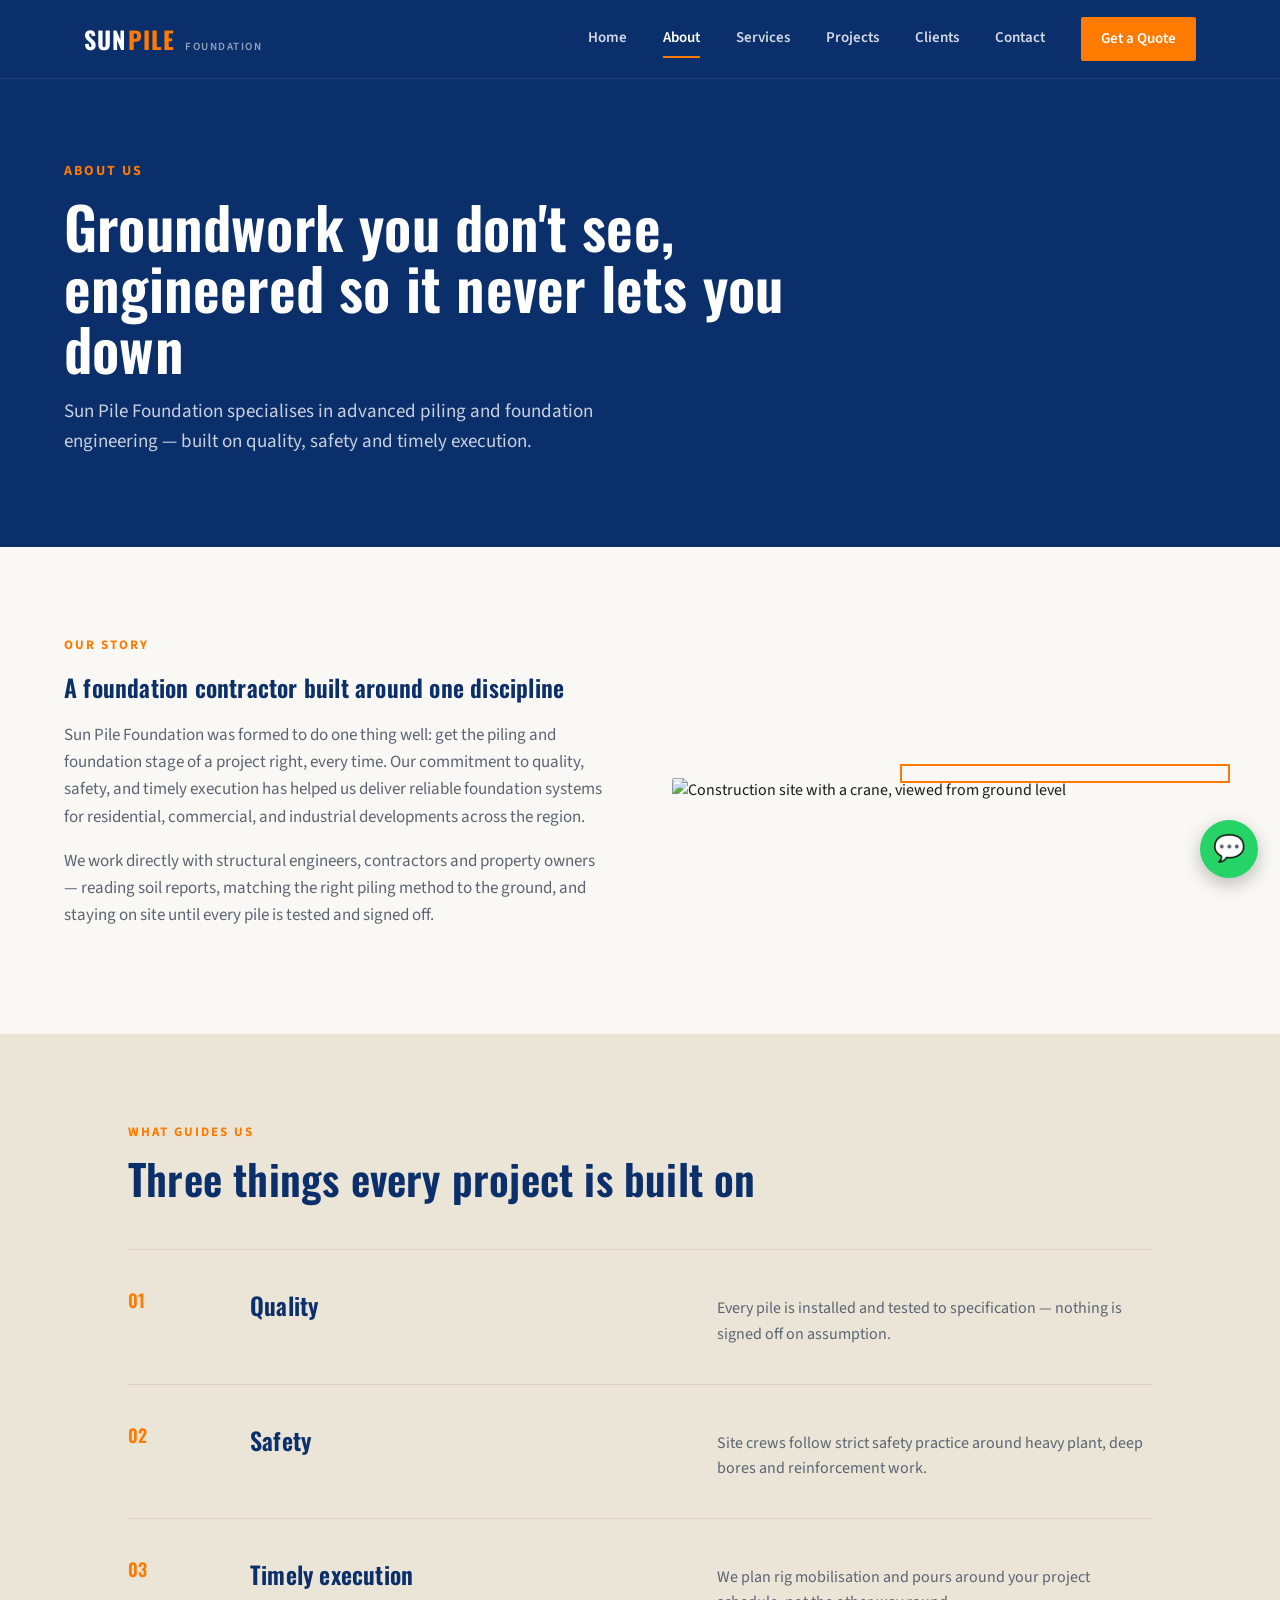
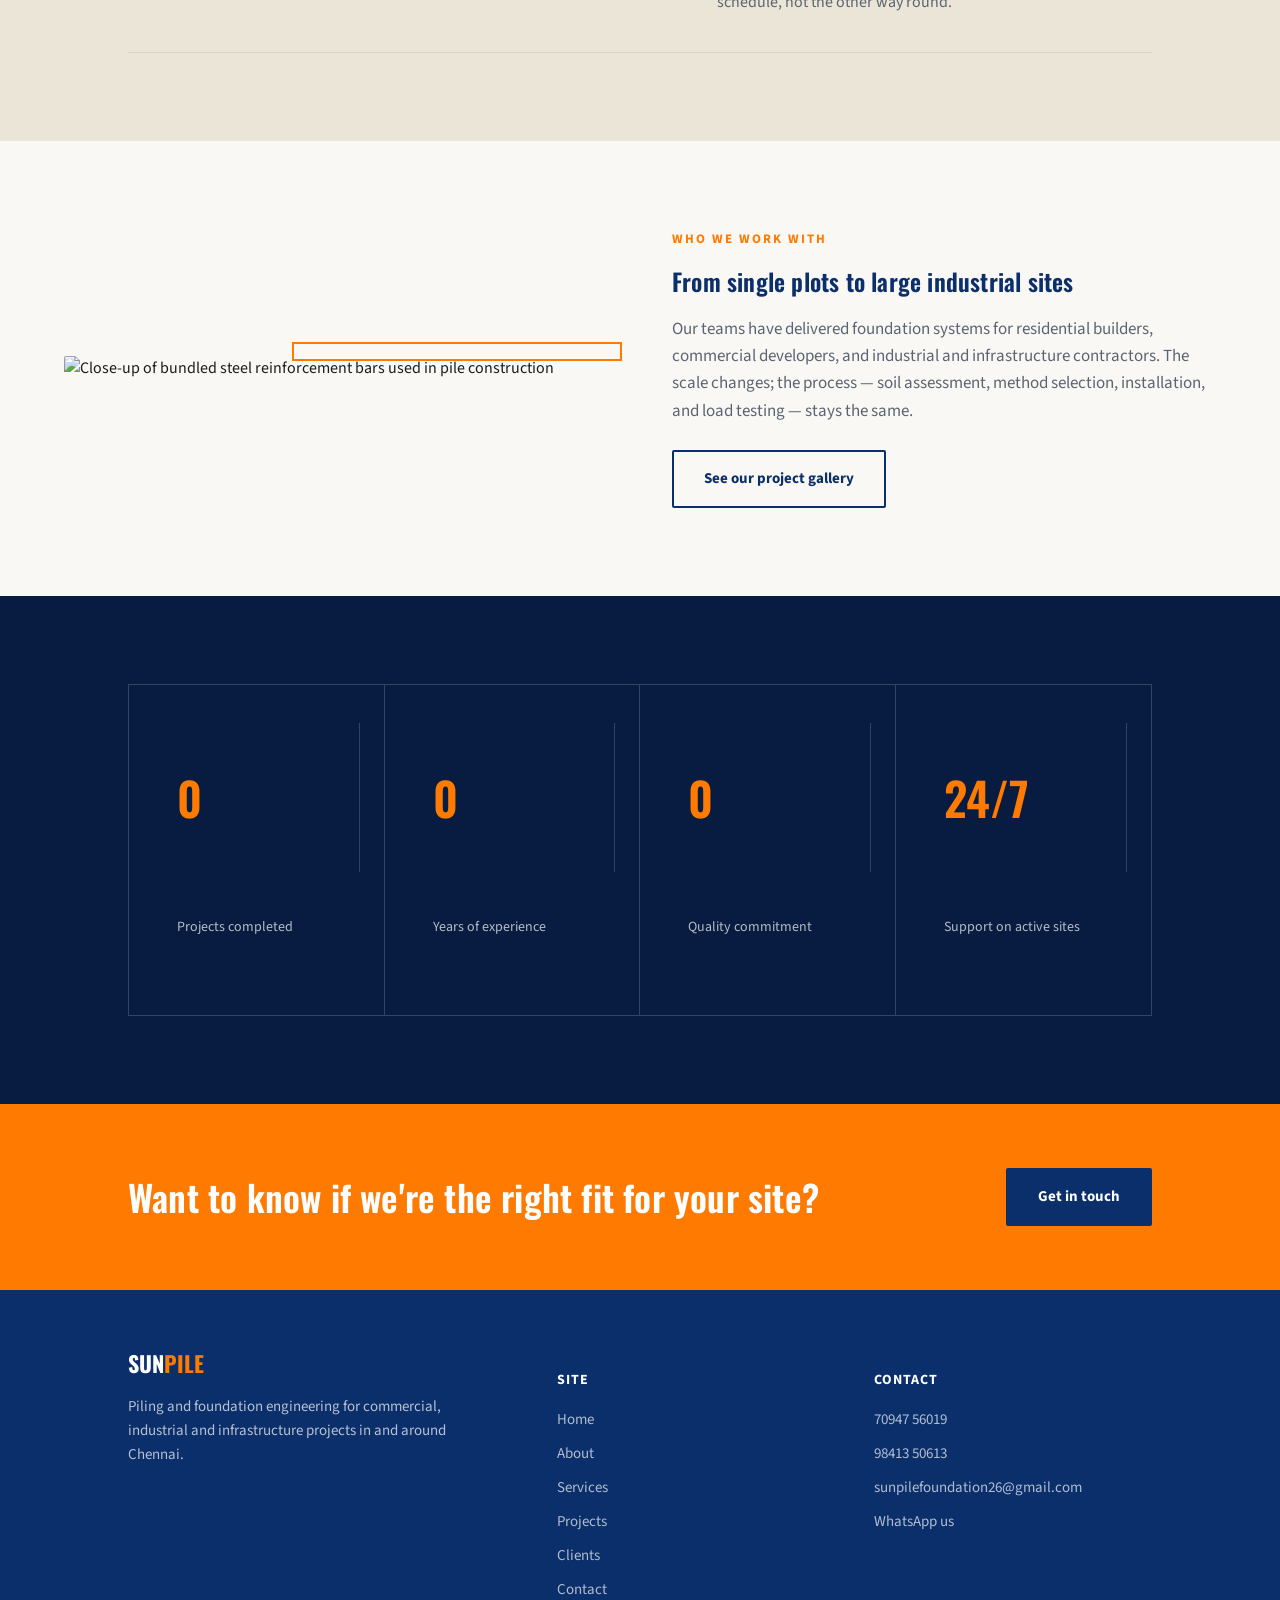
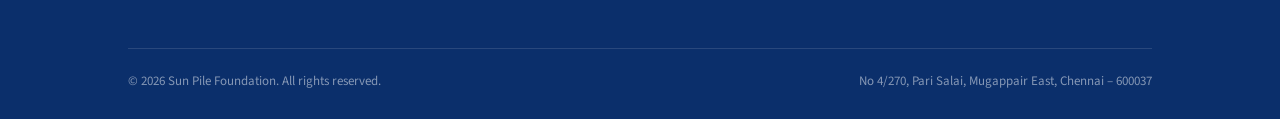
==== about.html @ 72755d9d "Add files via upload" ====
<!DOCTYPE html>
<html lang="en">
<head>
<meta charset="UTF-8">
<meta name="viewport" content="width=device-width, initial-scale=1.0">
<title>About Us | Sun Pile Foundation</title>
<meta name="description" content="Sun Pile Foundation specialises in advanced piling and foundation engineering, delivering safe, durable groundwork for residential, commercial and industrial developments.">
<link rel="stylesheet" href="./style.css">
</head>
<body data-page="about">

<header class="site-header">
  <div class="wrap">
    <a href="index.html" class="logo">SUN<span>PILE</span><small>FOUNDATION</small></a>
    <nav class="nav-links" id="navLinks">
      <a href="index.html">Home</a>
      <a href="about.html" aria-current="page">About</a>
      <a href="services.html">Services</a>
      <a href="projects.html">Projects</a>
      <a href="clients.html">Clients</a>
      <a href="contact.html">Contact</a>
      <a href="contact.html" class="nav-cta">Get a Quote</a>
    </nav>
    <button class="nav-toggle" aria-label="Toggle menu" aria-expanded="false">
      <span></span><span></span><span></span>
    </button>
  </div>
</header>

<section class="page-hero">
  <div class="wrap">
    <span class="kicker">About Us</span>
    <h1>Groundwork you don't see, engineered so it never lets you down</h1>
    <p class="lede">Sun Pile Foundation specialises in advanced piling and foundation engineering — built on quality, safety and timely execution.</p>
  </div>
</section>

<section aria-label="Our story">
  <div class="split">
    <div>
      <span class="eyebrow">Our story</span>
      <h2>A foundation contractor built around one discipline</h2>
      <p style="color:var(--steel);font-size:17px;margin-top:16px;">
        Sun Pile Foundation was formed to do one thing well: get the piling and foundation stage of a project right, every time. Our commitment to quality, safety, and timely execution has helped us deliver reliable foundation systems for residential, commercial, and industrial developments across the region.
      </p>
      <p style="color:var(--steel);font-size:17px;">
        We work directly with structural engineers, contractors and property owners — reading soil reports, matching the right piling method to the ground, and staying on site until every pile is tested and signed off.
      </p>
    </div>
    <div class="frame">
      <img src="https://images.unsplash.com/photo-1660367439240-d38cb03a4365?auto=format&fit=crop&w=1200&q=75" alt="Construction site with a crane, viewed from ground level">
    </div>
  </div>
</section>

<section class="section-alt" aria-label="What guides our work">
  <div class="wrap">
    <div class="section-head">
      <span class="eyebrow">What guides us</span>
      <h2>Three things every project is built on</h2>
    </div>
    <div class="spec-list">
      <div class="spec-row">
        <div class="code">01</div>
        <h3>Quality</h3>
        <p>Every pile is installed and tested to specification — nothing is signed off on assumption.</p>
      </div>
      <div class="spec-row">
        <div class="code">02</div>
        <h3>Safety</h3>
        <p>Site crews follow strict safety practice around heavy plant, deep bores and reinforcement work.</p>
      </div>
      <div class="spec-row">
        <div class="code">03</div>
        <h3>Timely execution</h3>
        <p>We plan rig mobilisation and pours around your project schedule, not the other way round.</p>
      </div>
    </div>
  </div>
</section>

<section aria-label="Who we work with">
  <div class="split reverse">
    <div>
      <span class="eyebrow">Who we work with</span>
      <h2>From single plots to large industrial sites</h2>
      <p style="color:var(--steel);font-size:17px;margin-top:16px;">
        Our teams have delivered foundation systems for residential builders, commercial developers, and industrial and infrastructure contractors. The scale changes; the process — soil assessment, method selection, installation, and load testing — stays the same.
      </p>
      <a href="projects.html" class="btn btn-outline" style="margin-top:8px;">See our project gallery</a>
    </div>
    <div class="frame">
      <img src="https://images.unsplash.com/photo-1763771420303-0f11ccf613d1?auto=format&fit=crop&w=1200&q=75" alt="Close-up of bundled steel reinforcement bars used in pile construction">
    </div>
  </div>
</section>

<section class="stats">
  <div class="wrap">
    <div class="stats-grid">
      <div><div class="num counter" data-target="250" data-suffix="+">0</div><div class="lbl">Projects completed</div></div>
      <div><div class="num counter" data-target="10" data-suffix="+">0</div><div class="lbl">Years of experience</div></div>
      <div><div class="num counter" data-target="100" data-suffix="%">0</div><div class="lbl">Quality commitment</div></div>
      <div><div class="num">24/7</div><div class="lbl">Support on active sites</div></div>
    </div>
  </div>
</section>

<section class="cta-band">
  <div class="wrap">
    <h2>Want to know if we're the right fit for your site?</h2>
    <a href="contact.html" class="btn btn-primary">Get in touch</a>
  </div>
</section>

<footer>
  <div class="wrap">
    <div class="footer-grid">
      <div>
        <div class="footer-logo">SUN<span>PILE</span></div>
        <p style="margin-top:14px;font-size:15px;max-width:320px;">Piling and foundation engineering for commercial, industrial and infrastructure projects in and around Chennai.</p>
      </div>
      <div>
        <h5>SITE</h5>
        <a href="index.html">Home</a>
        <a href="about.html">About</a>
        <a href="services.html">Services</a>
        <a href="projects.html">Projects</a>
        <a href="clients.html">Clients</a>
        <a href="contact.html">Contact</a>
      </div>
      <div>
        <h5>CONTACT</h5>
        <a href="tel:7094756019">70947 56019</a>
        <a href="tel:9841350613">98413 50613</a>
        <a href="mailto:sunpilefoundation26@gmail.com">sunpilefoundation26@gmail.com</a>
        <a href="https://wa.me/917094756019" target="_blank" rel="noopener">WhatsApp us</a>
      </div>
    </div>
    <div class="bottom">
      <span>© 2026 Sun Pile Foundation. All rights reserved.</span>
      <span>No 4/270, Pari Salai, Mugappair East, Chennai – 600037</span>
    </div>
  </div>
</footer>

<a class="wa-float" href="https://wa.me/917094756019" target="_blank" rel="noopener" aria-label="Chat on WhatsApp">💬</a>

<script src="assets/script.js"></script>
</body>
</html>
---- style.css ----
/* =========================================================
   SUN PILE FOUNDATION — design tokens
   ========================================================= */
@import url('https://fonts.googleapis.com/css2?family=Oswald:wght@500;600;700&family=Source+Sans+3:ital,wght@0,400;0,600;0,700;1,400&display=swap');

:root{
  /* colour */
  --navy:        #0b2f6b;
  --navy-deep:   #071c40;
  --orange:      #ff7a00;
  --orange-deep: #d96400;
  --concrete:    #eae5d7;   /* warm poured-concrete tone for alt sections */
  --paper:       #faf8f4;   /* base background, off-white like a spec sheet */
  --ink:         #1c1c1a;
  --steel:       #5b6472;
  --line:        #d9d2bf;   /* hairline rule colour */
  --white:       #ffffff;

  /* type */
  --f-head: 'Oswald', 'Arial Narrow', sans-serif;
  --f-body: 'Source Sans 3', Arial, sans-serif;

  /* scale */
  --gutter: clamp(20px, 6vw, 64px);
  --maxw: 1240px;
}

*{box-sizing:border-box;}
html{scroll-behavior:smooth;}
body{
  margin:0;
  font-family:var(--f-body);
  color:var(--ink);
  background:var(--paper);
  line-height:1.6;
  -webkit-font-smoothing:antialiased;
}
img{max-width:100%;display:block;}
a{color:inherit;}
h1,h2,h3,h4{
  font-family:var(--f-head);
  font-weight:600;
  letter-spacing:.2px;
  margin:0;
  color:var(--navy);
}
p{margin:0 0 1em;}
.wrap{max-width:var(--maxw);margin:0 auto;padding:0 var(--gutter);}
:focus-visible{outline:3px solid var(--orange);outline-offset:2px;}
@media (prefers-reduced-motion: reduce){
  *{animation-duration:.001ms !important;transition-duration:.001ms !important;}
  html{scroll-behavior:auto;}
}

/* =========================================================
   HEADER / NAV
   ========================================================= */
.site-header{
  position:fixed;top:0;left:0;right:0;z-index:1000;
  background:var(--navy);
  border-bottom:1px solid rgba(255,255,255,.08);
}
.site-header .wrap{
  display:flex;align-items:center;justify-content:space-between;
  height:78px;
}
.logo{
  font-family:var(--f-head);
  font-size:24px;font-weight:700;letter-spacing:1px;
  color:var(--white);text-decoration:none;
  display:flex;align-items:baseline;gap:2px;
}
.logo span{color:var(--orange);}
.logo small{
  font-family:var(--f-body);font-weight:600;font-size:11px;
  color:rgba(255,255,255,.55);letter-spacing:1.5px;margin-left:8px;
}
.nav-links{display:flex;align-items:center;gap:36px;}
.nav-links a{
  text-decoration:none;color:rgba(255,255,255,.82);
  font-weight:600;font-size:15px;
  padding:6px 0;border-bottom:2px solid transparent;
}
.nav-links a:hover,.nav-links a[aria-current="page"]{
  color:var(--white);border-bottom-color:var(--orange);
}
.nav-cta{
  background:var(--orange);color:var(--white) !important;
  padding:10px 20px !important;border-radius:2px;
  border-bottom:none !important;
}
.nav-cta:hover{background:var(--orange-deep);}
.nav-toggle{
  display:none;background:none;border:none;cursor:pointer;
  width:40px;height:40px;position:relative;
}
.nav-toggle span{
  position:absolute;left:8px;right:8px;height:2px;background:var(--white);
  transition:transform .25s, opacity .25s;
}
.nav-toggle span:nth-child(1){top:13px;}
.nav-toggle span:nth-child(2){top:19px;}
.nav-toggle span:nth-child(3){top:25px;}
.nav-toggle.open span:nth-child(1){transform:translateY(6px) rotate(45deg);}
.nav-toggle.open span:nth-child(2){opacity:0;}
.nav-toggle.open span:nth-child(3){transform:translateY(-6px) rotate(-45deg);}

@media (max-width:880px){
  .nav-toggle{display:block;}
  .nav-links{
    position:fixed;top:78px;right:0;height:calc(100% - 78px);width:min(78vw,320px);
    background:var(--navy-deep);
    flex-direction:column;align-items:flex-start;gap:0;
    padding:20px var(--gutter);
    transform:translateX(100%);transition:transform .3s ease;
    box-shadow:-8px 0 24px rgba(0,0,0,.25);
  }
  .nav-links.open{transform:translateX(0);}
  .nav-links a{width:100%;padding:16px 0;border-bottom:1px solid rgba(255,255,255,.1);}
  .nav-links a:hover,.nav-links a[aria-current="page"]{border-bottom-color:rgba(255,255,255,.1);}
  .nav-cta{margin-top:16px;text-align:center;}
}

/* =========================================================
   PAGE HERO (interior pages)
   ========================================================= */
.page-hero{
  padding:160px var(--gutter) 70px;
  background:var(--navy);
  color:var(--white);
  position:relative;
  overflow:hidden;
}
.page-hero .wrap{position:relative;z-index:2;padding:0;}
.page-hero .kicker{
  color:var(--orange);font-weight:700;font-size:14px;
  letter-spacing:2px;text-transform:uppercase;margin-bottom:14px;display:block;
}
.page-hero h1{
  color:var(--white);font-size:clamp(36px,6vw,58px);line-height:1.05;
  max-width:800px;
}
.page-hero p.lede{
  font-family:var(--f-body);font-size:19px;color:rgba(255,255,255,.78);
  max-width:620px;margin-top:18px;
}

/* =========================================================
   SECTIONS / UTILITIES
   ========================================================= */
section{padding:88px var(--gutter);}
.section-alt{background:var(--concrete);}
.eyebrow{
  color:var(--orange);font-weight:700;font-size:13px;
  letter-spacing:2px;text-transform:uppercase;margin-bottom:12px;display:block;
}
.section-head{max-width:640px;margin-bottom:48px;}
.section-head h2{font-size:clamp(30px,4vw,42px);line-height:1.1;}
.section-head p{font-size:17px;color:var(--steel);margin-top:14px;}

.btn{
  display:inline-flex;align-items:center;gap:10px;
  padding:15px 30px;border-radius:2px;font-weight:700;font-size:15px;
  text-decoration:none;cursor:pointer;border:2px solid transparent;
  font-family:var(--f-body);
}
.btn-primary{background:var(--orange);color:var(--white);}
.btn-primary:hover{background:var(--orange-deep);}
.btn-ghost{border-color:rgba(255,255,255,.4);color:var(--white);background:transparent;}
.btn-ghost:hover{border-color:var(--white);}
.btn-outline{border-color:var(--navy);color:var(--navy);background:transparent;}
.btn-outline:hover{background:var(--navy);color:var(--white);}
.hero-actions{display:flex;gap:16px;flex-wrap:wrap;margin-top:32px;}

/* hairline divider */
.rule{border:none;border-top:1px solid var(--line);margin:0;}

/* =========================================================
   HOME HERO
   ========================================================= */
.home-hero{
  min-height:92vh;display:flex;align-items:flex-end;
  padding:180px var(--gutter) 0;
  background:
    linear-gradient(180deg, rgba(7,28,64,.55) 0%, rgba(7,28,64,.88) 78%),
    url('https://images.unsplash.com/photo-1653315918982-4afe82e450a6?auto=format&fit=crop&w=2400&q=70')
    center/cover no-repeat;
  color:var(--white);
  position:relative;
}
.home-hero .wrap{padding-bottom:64px;}
.home-hero h1{
  color:var(--white);font-size:clamp(42px,7.5vw,84px);line-height:.98;
  max-width:820px;
}
.home-hero h1 .accent{color:var(--orange);}
.home-hero p.lede{
  font-size:20px;color:rgba(255,255,255,.85);max-width:600px;margin-top:20px;
}
.hero-strip{
  display:grid;grid-template-columns:repeat(4,1fr);
  border-top:1px solid rgba(255,255,255,.18);
  margin-top:56px;
}
.hero-strip div{
  padding:22px var(--gutter) 22px 0;
  border-right:1px solid rgba(255,255,255,.18);
}
.hero-strip div:last-child{border-right:none;}
.hero-strip .num{font-family:var(--f-head);font-size:clamp(24px,3.5vw,34px);color:var(--white);font-weight:600;}
.hero-strip .lbl{font-size:13px;color:rgba(255,255,255,.65);margin-top:4px;letter-spacing:.3px;}
@media (max-width:720px){
  .hero-strip{grid-template-columns:repeat(2,1fr);}
  .hero-strip div{border-right:1px solid rgba(255,255,255,.18);padding:18px;}
  .hero-strip div:nth-child(2n){border-right:none;}
}

/* =========================================================
   ABOUT SPLIT
   ========================================================= */
.split{
  display:grid;grid-template-columns:1fr 1fr;gap:64px;align-items:center;
  max-width:var(--maxw);margin:0 auto;
}
.split.reverse{direction:rtl;}
.split.reverse > *{direction:ltr;}
.split img{border-radius:2px;}
.split .frame{position:relative;}
.split .frame::before{
  content:'';position:absolute;inset:-14px -14px auto auto;
  width:60%;height:60%;border:2px solid var(--orange);z-index:-1;
}
@media (max-width:860px){
  .split{grid-template-columns:1fr;gap:32px;}
  .split.reverse{direction:ltr;}
}

/* =========================================================
   SPEC LIST (services)
   ========================================================= */
.spec-list{border-top:1px solid var(--line);}
.spec-row{
  display:grid;grid-template-columns:90px 1fr 1fr;gap:32px;
  padding:36px 0;border-bottom:1px solid var(--line);
}
.spec-row .code{
  font-family:var(--f-head);color:var(--orange);font-size:18px;font-weight:600;
}
.spec-row h3{font-size:24px;}
.spec-row p{color:var(--steel);margin:10px 0 0;font-size:16px;}
@media (max-width:760px){
  .spec-row{grid-template-columns:1fr;gap:8px;}
}

/* service detail cards (services page body) */
.detail-block{
  border-left:3px solid var(--orange);
  padding:8px 0 8px 28px;
  margin-bottom:56px;
}
.detail-block:last-child{margin-bottom:0;}
.detail-block .code{color:var(--orange);font-family:var(--f-head);font-weight:600;font-size:15px;letter-spacing:1px;}
.detail-block h3{font-size:28px;margin-top:8px;}
.detail-block p{color:var(--steel);font-size:16.5px;max-width:680px;margin-top:12px;}
.detail-block ul{margin:16px 0 0;padding-left:20px;color:var(--steel);}
.detail-block li{margin-bottom:6px;}

/* =========================================================
   STATS PLATE
   ========================================================= */
.stats{background:var(--navy-deep);color:var(--white);}
.stats-grid{
  display:grid;grid-template-columns:repeat(4,1fr);
  border:1px solid rgba(255,255,255,.18);
}
.stats-grid div{
  padding:38px 24px;border-right:1px solid rgba(255,255,255,.18);text-align:left;
}
.stats-grid div:last-child{border-right:none;}
.stats-grid .num{font-family:var(--f-head);font-size:clamp(32px,4vw,46px);color:var(--orange);font-weight:600;}
.stats-grid .lbl{font-size:14px;color:rgba(255,255,255,.7);margin-top:6px;}
@media (max-width:760px){
  .stats-grid{grid-template-columns:repeat(2,1fr);}
  .stats-grid div{border-bottom:1px solid rgba(255,255,255,.18);}
}

/* =========================================================
   PROJECT GALLERY
   ========================================================= */
.gallery{
  display:grid;grid-template-columns:repeat(3,1fr);gap:20px;
}
.gallery figure{margin:0;position:relative;overflow:hidden;border-radius:2px;}
.gallery img{width:100%;height:320px;object-fit:cover;transition:transform .4s;}
.gallery figure:hover img{transform:scale(1.06);}
.gallery figcaption{
  position:absolute;left:0;right:0;bottom:0;
  padding:18px 20px;
  background:linear-gradient(180deg,transparent,rgba(7,28,64,.9));
  color:var(--white);font-weight:600;font-size:15px;
}
.gallery figure.wide{grid-column:span 2;}
@media (max-width:900px){
  .gallery{grid-template-columns:1fr 1fr;}
  .gallery figure.wide{grid-column:span 2;}
}
@media (max-width:600px){
  .gallery{grid-template-columns:1fr;}
  .gallery figure.wide{grid-column:span 1;}
  .gallery img{height:240px;}
}

/* =========================================================
   PROCESS LIST (home / about)
   ========================================================= */
.process{list-style:none;margin:0;padding:0;border-top:1px solid var(--line);}
.process li{
  display:grid;grid-template-columns:56px 1fr;gap:20px;
  padding:26px 0;border-bottom:1px solid var(--line);
}
.process .step-num{font-family:var(--f-head);color:var(--orange);font-size:22px;font-weight:600;}
.process h4{font-size:19px;}
.process p{color:var(--steel);margin:6px 0 0;font-size:15.5px;}

/* =========================================================
   CONTACT
   ========================================================= */
.contact-grid{display:grid;grid-template-columns:1.1fr .9fr;gap:64px;}
.contact-card{
  background:var(--white);border:1px solid var(--line);padding:36px;
}
.contact-item{display:flex;gap:16px;padding:18px 0;border-bottom:1px solid var(--line);}
.contact-item:last-child{border-bottom:none;}
.contact-item .ic{color:var(--orange);font-size:22px;flex-shrink:0;width:26px;}
.contact-item h4{font-size:16px;margin-bottom:4px;}
.contact-item p{color:var(--steel);margin:0;font-size:15px;}
.map-frame{border:1px solid var(--line);height:100%;min-height:340px;}
.map-frame iframe{width:100%;height:100%;min-height:340px;border:0;display:block;}
@media (max-width:900px){
  .contact-grid{grid-template-columns:1fr;gap:32px;}
}

/* =========================================================
   CTA BAND
   ========================================================= */
.cta-band{
  background:var(--orange);color:var(--white);
  padding:64px var(--gutter);
}
.cta-band .wrap{
  display:flex;justify-content:space-between;align-items:center;gap:24px;flex-wrap:wrap;
}
.cta-band h2{color:var(--white);font-size:clamp(26px,3.5vw,36px);}
.cta-band .btn-primary{background:var(--navy);}
.cta-band .btn-primary:hover{background:var(--navy-deep);}

/* =========================================================
   FOOTER
   ========================================================= */
footer{background:var(--navy);color:rgba(255,255,255,.7);padding:56px var(--gutter) 28px;}
.footer-grid{
  display:grid;grid-template-columns:1.4fr 1fr 1fr;gap:40px;
  padding-bottom:36px;border-bottom:1px solid rgba(255,255,255,.12);
}
.footer-grid h5{
  color:var(--white);font-family:var(--f-body);font-weight:700;
  font-size:14px;letter-spacing:1px;margin-bottom:16px;
}
.footer-grid a{display:block;color:rgba(255,255,255,.68);text-decoration:none;margin-bottom:10px;font-size:15px;}
.footer-grid a:hover{color:var(--orange);}
.footer-logo{font-family:var(--f-head);font-size:22px;color:var(--white);font-weight:700;}
.footer-logo span{color:var(--orange);}
footer .bottom{
  display:flex;justify-content:space-between;flex-wrap:wrap;gap:10px;
  padding-top:22px;font-size:13px;color:rgba(255,255,255,.5);
}
@media (max-width:760px){
  .footer-grid{grid-template-columns:1fr;gap:28px;}
}

/* =========================================================
   WHATSAPP FLOAT
   ========================================================= */
.wa-float{
  position:fixed;right:22px;bottom:22px;width:58px;height:58px;
  background:#25D366;border-radius:50%;
  display:flex;align-items:center;justify-content:center;
  text-decoration:none;color:var(--white);font-size:26px;
  box-shadow:0 6px 18px rgba(0,0,0,.25);z-index:900;
}

/* =========================================================
   GALLERY FILTER TABS
   ========================================================= */
.filter-tabs{
  display:flex;gap:10px;flex-wrap:wrap;margin-bottom:36px;
}
.filter-tabs button{
  font-family:var(--f-body);font-weight:600;font-size:14px;
  padding:10px 20px;border:1px solid var(--line);background:var(--white);
  color:var(--steel);cursor:pointer;border-radius:2px;
}
.filter-tabs button:hover{border-color:var(--orange);color:var(--navy);}
.filter-tabs button.active{
  background:var(--navy);border-color:var(--navy);color:var(--white);
}
.gallery figure{cursor:pointer;}
.gallery figure.hide{display:none;}
.gallery-count{color:var(--steel);font-size:14px;margin-bottom:24px;}

/* =========================================================
   LIGHTBOX
   ========================================================= */
.lightbox{
  position:fixed;inset:0;background:rgba(7,12,24,.92);
  display:none;align-items:center;justify-content:center;
  z-index:2000;padding:40px;
}
.lightbox.open{display:flex;}
.lightbox img{max-width:min(1100px,92vw);max-height:82vh;object-fit:contain;border:1px solid rgba(255,255,255,.15);}
.lightbox .lb-cap{
  position:absolute;left:0;right:0;bottom:24px;text-align:center;
  color:rgba(255,255,255,.85);font-size:15px;font-weight:600;
}
.lightbox .lb-close{
  position:absolute;top:22px;right:28px;
  background:none;border:none;color:var(--white);font-size:32px;
  cursor:pointer;line-height:1;
}
.lightbox .lb-prev,.lightbox .lb-next{
  position:absolute;top:50%;transform:translateY(-50%);
  background:rgba(255,255,255,.08);border:1px solid rgba(255,255,255,.25);
  color:var(--white);width:46px;height:46px;border-radius:50%;
  font-size:20px;cursor:pointer;
}
.lightbox .lb-prev{left:20px;}
.lightbox .lb-next{right:20px;}
@media (max-width:600px){
  .lightbox{padding:16px;}
  .lightbox .lb-prev,.lightbox .lb-next{width:38px;height:38px;font-size:16px;}
}

/* =========================================================
   TESTIMONIALS / CLIENTS
   ========================================================= */
.testimonial-grid{
  display:grid;grid-template-columns:repeat(3,1fr);gap:1px;
  background:var(--line);border:1px solid var(--line);
}
.testimonial{
  background:var(--white);padding:32px;
}
.testimonial .quote-mark{color:var(--orange);font-family:var(--f-head);font-size:40px;line-height:1;display:block;margin-bottom:8px;}
.testimonial p.quote{font-size:16px;color:var(--ink);min-height:120px;}
.testimonial .who{border-top:1px solid var(--line);margin-top:18px;padding-top:14px;}
.testimonial .who .name{font-weight:700;color:var(--navy);font-size:15px;}
.testimonial .who .role{color:var(--steel);font-size:13.5px;margin-top:2px;}
@media (max-width:900px){
  .testimonial-grid{grid-template-columns:1fr;}
}

.logo-strip{
  display:grid;grid-template-columns:repeat(4,1fr);
  border:1px solid var(--line);
}
.logo-strip div{
  padding:30px 20px;border-right:1px solid var(--line);
  display:flex;align-items:center;justify-content:center;
  text-align:center;
}
.logo-strip div:last-child{border-right:none;}
.logo-strip .mark{
  font-family:var(--f-head);font-weight:700;color:var(--steel);
  font-size:16px;letter-spacing:.5px;
}
.logo-strip .mark span{color:var(--orange);}
@media (max-width:760px){
  .logo-strip{grid-template-columns:repeat(2,1fr);}
  .logo-strip div{border-bottom:1px solid var(--line);}
}

.client-industry{
  display:inline-block;padding:4px 12px;border:1px solid var(--orange);
  color:var(--orange);font-size:12px;font-weight:700;letter-spacing:.5px;
  border-radius:2px;margin-bottom:14px;
}

/* =========================================================
   RESPONSIVE TYPE ADJUSTMENTS
   ========================================================= */
@media (max-width:600px){
  section{padding:60px var(--gutter);}
  .split{gap:24px;}
}
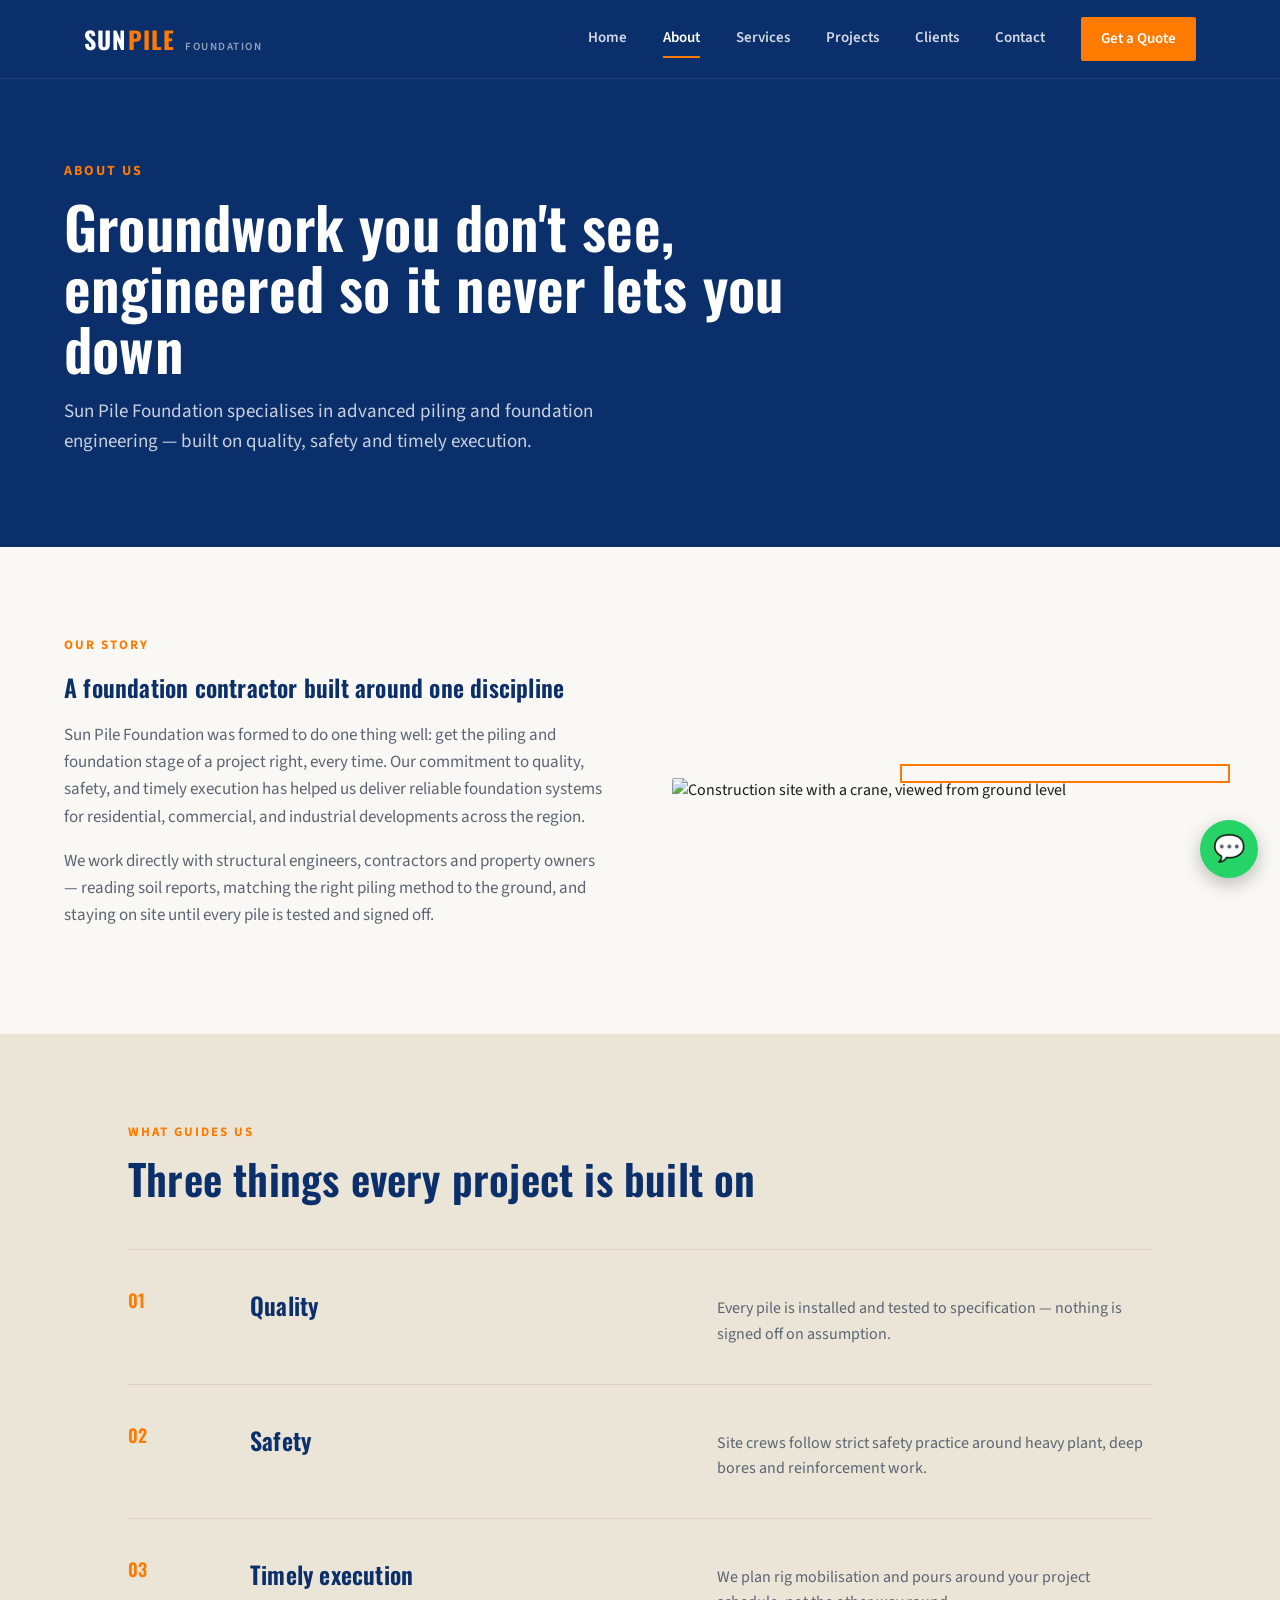
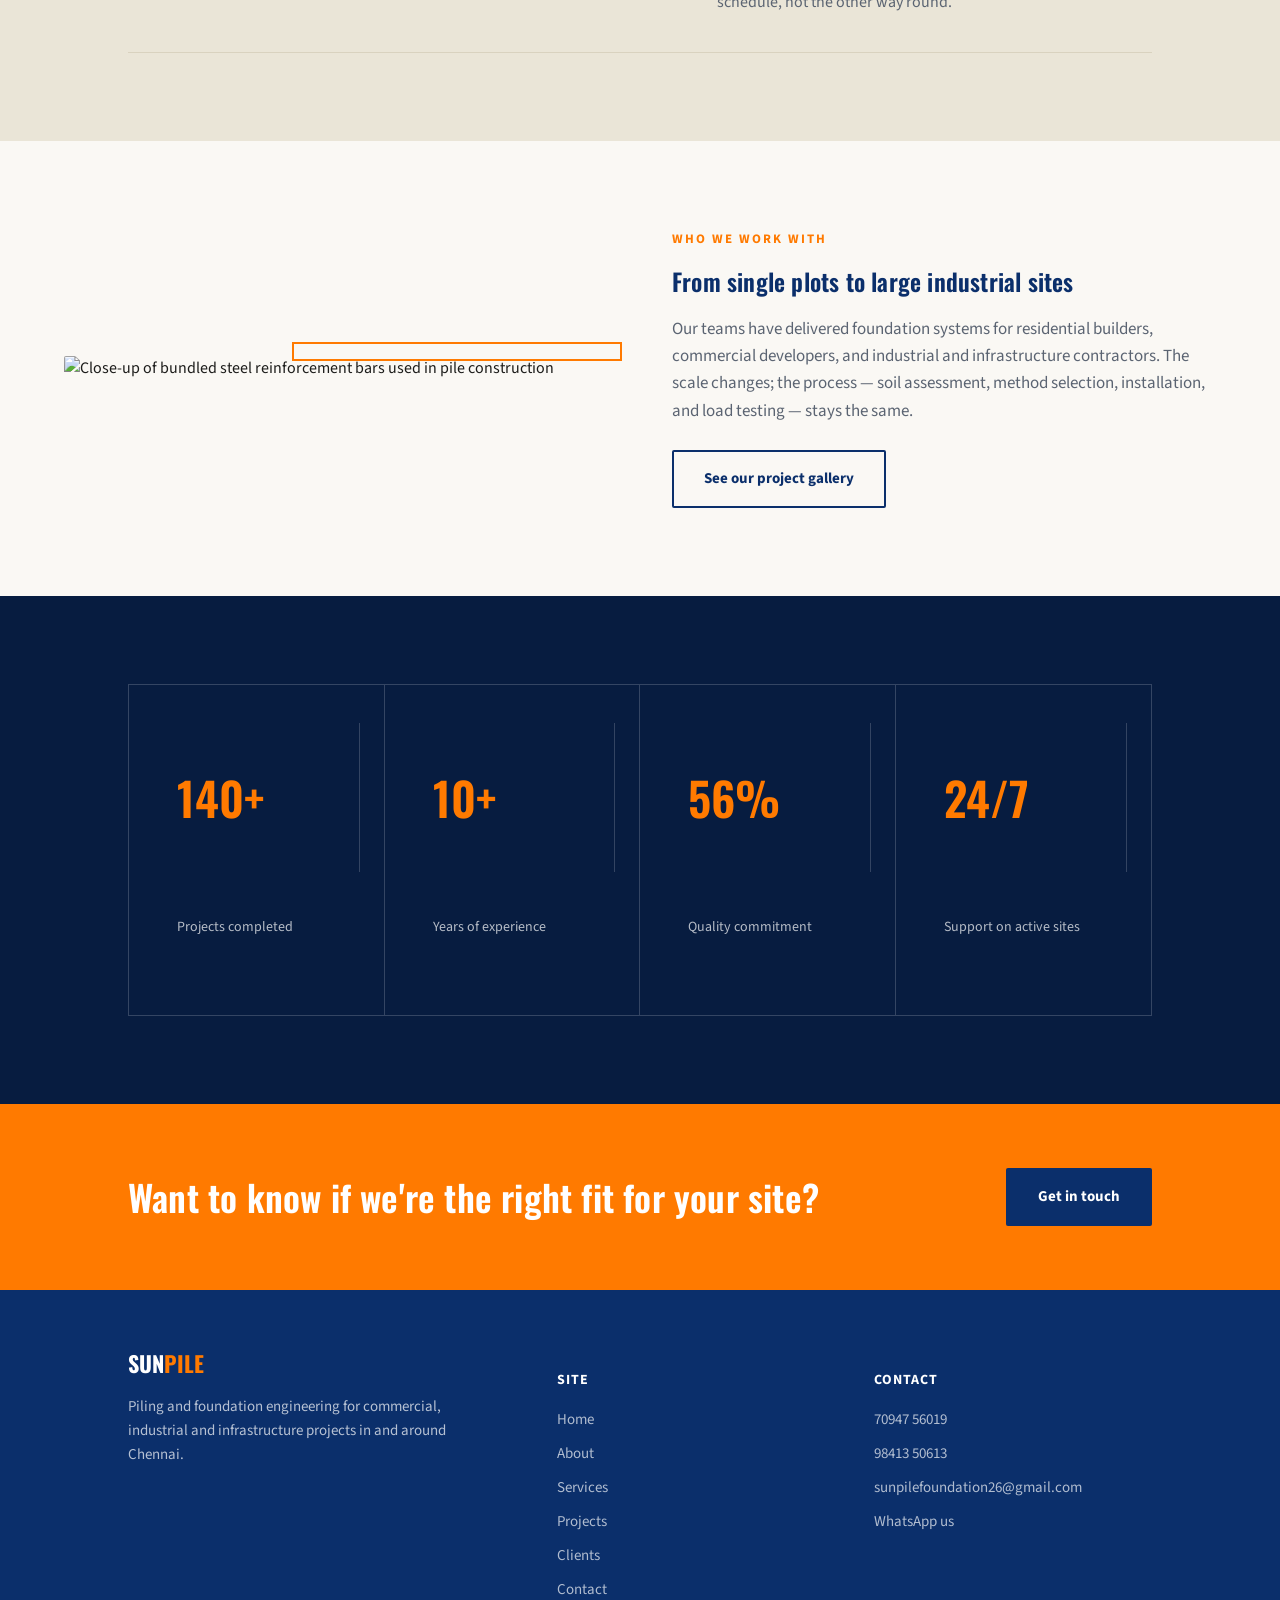
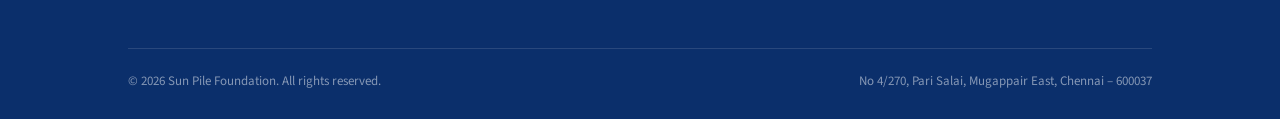
==== commit 3bed3938: "Fix script source path in about.html" ====
--- a/about.html
+++ b/about.html
@@ -146,6 +146,6 @@
 
 <a class="wa-float" href="https://wa.me/917094756019" target="_blank" rel="noopener" aria-label="Chat on WhatsApp">💬</a>
 
-<script src="assets/script.js"></script>
+<script src="./script.js"></script>
 </body>
 </html>
